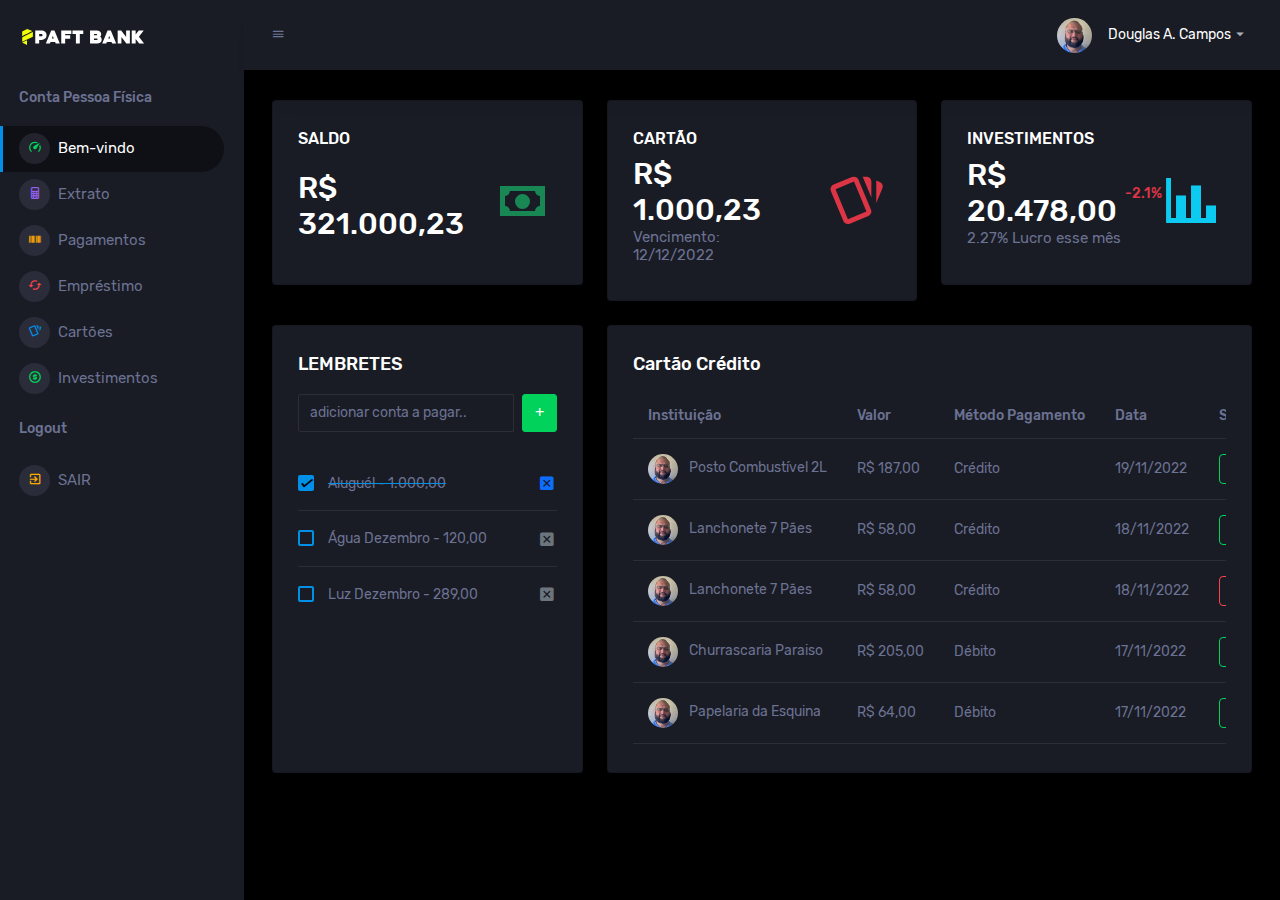
==== index.html @ 6dbec6c5 "First" ====
<!DOCTYPE html>
<html lang="pt-BR">
  <head>
    <meta charset="utf-8">
    <meta name="viewport" content="width=device-width, initial-scale=1, shrink-to-fit=no">
    <title>Banco PAFT - Douglas Campos</title>
    <link rel="stylesheet" href="assets/vendors/mdi/css/materialdesignicons.min.css">
    <link rel="stylesheet" href="assets/css/style.css">
    <link rel="shortcut icon" href="img/favicon.png" />
  </head>
  <body>
    <div class="container-scroller">
      <!-- NAV LATERAL -->
      <nav class="sidebar sidebar-offcanvas" id="sidebar">
        <div class="sidebar-brand-wrapper d-none d-lg-flex align-items-center justify-content-center fixed-top">
          <a class="sidebar-brand brand-logo" href="index.html"><img src="img/logo.svg" alt="logo" /></a>
          <a class="sidebar-brand brand-logo-mini" href="index.html"><img src="img/logo-mini.svg" alt="logo" /></a>
        </div>
        <ul class="nav">
          <li class="nav-item nav-category">
            <span class="nav-link">Conta Pessoa Física</span>
          </li>
          <li class="nav-item menu-items">
            <a class="nav-link" href="index.html">
              <span class="menu-icon">
                <i class="mdi mdi-speedometer"></i>
              </span>
              <span class="menu-title">Bem-vindo</span>
            </a>
          </li>
          <li class="nav-item menu-items">
            <a class="nav-link" href="extrato.html">
              <span class="menu-icon">
                <i class="mdi mdi-calculator"></i>
              </span>
              <span class="menu-title">Extrato</span>
            </a>
          </li>
          <li class="nav-item menu-items">
            <a class="nav-link" href="pagamentos.html">
              <span class="menu-icon">
                <i class="mdi mdi-barcode"></i>
              </span>
              <span class="menu-title">Pagamentos</span>
            </a>
          <li class="nav-item menu-items">
            <a class="nav-link" href="emprestimo.html">
              <span class="menu-icon">
                <i class="mdi mdi-cached"></i>
              </span>
              <span class="menu-title">Empréstimo</span>
            </a>
          </li>
          <li class="nav-item menu-items">
            <a class="nav-link" href="cartoes.html">
              <span class="menu-icon">
                <i class="mdi mdi-cards-outline"></i>
              </span>
              <span class="menu-title">Cartões</span>
            </a>
          </li>
          <li class="nav-item menu-items">
            <a class="nav-link" href="investimento.html">
              <span class="menu-icon">
                <i class="mdi mdi-coin"></i>
              </span>
              <span class="menu-title">Investimentos</span>
            </a>
          </li>
          <li class="nav-item nav-category">
            <span class="nav-link">Logout</span>
          </li>
          <li class="nav-item menu-items">
            <a class="nav-link" href="login.html">
              <span class="menu-icon">
                <i class="mdi mdi-exit-to-app"></i>
              </span>
              <span class="menu-title">SAIR</span>
            </a>
          </li>
        </ul>
      </nav>
      <div class="container-fluid page-body-wrapper">
        <!-- NAV Superior-->
        <nav class="navbar p-0 fixed-top d-flex flex-row">
          <div class="navbar-brand-wrapper d-flex d-lg-none align-items-center justify-content-center">
            <a class="navbar-brand brand-logo-mini" href="index.html"><img src="img/logo-mini.svg" alt="logo" /></a>
          </div>
          <div class="navbar-menu-wrapper flex-grow d-flex align-items-stretch">
            <button class="navbar-toggler navbar-toggler align-self-center" type="button" data-toggle="minimize">
              <span class="mdi mdi-menu"></span>
            </button>
            <ul class="navbar-nav navbar-nav-right">
              <li class="nav-item dropdown">
                <a class="nav-link" id="profileDropdown" href="#" data-bs-toggle="dropdown">
                  <div class="navbar-profile">
                    <img class="img-xs rounded-circle" src="img/avatar.jpg" alt="">
                    <p class="mb-0 d-none d-sm-block navbar-profile-name">Douglas A. Campos</p>
                    <i class="mdi mdi-menu-down d-none d-sm-block"></i>
                  </div>
                </a>
                <div class="dropdown-menu dropdown-menu-right navbar-dropdown preview-list" aria-labelledby="profileDropdown">
                  <div class="dropdown-divider"></div>
                  <a class="dropdown-item preview-item">
                    <div class="preview-thumbnail">
                      <div class="preview-icon bg-dark rounded-circle">
                        <i class="mdi mdi-logout text-danger"></i>
                      </div>
                    </div>
                    <div class="preview-item-content">
                      <p class="preview-subject mb-1">Log out</p>
                    </div>
                  </a>
                </div>
              </li>
            </ul>
            <button class="navbar-toggler navbar-toggler-right d-lg-none align-self-center" type="button" data-toggle="offcanvas" style="padding-left:65% ;">
              <span class="mdi mdi-format-line-spacing"></span>
            </button>
          </div>
        </nav>
        <!-- PAINEL PRINCIPAL-->
        <div class="main-panel">
          <div class="content-wrapper">

            <!-- PRIMEIRO BLOCO -->
            <div class="row">
              <div class="col-sm-4 grid-margin">
                <div class="card">
                  <div class="card-body">
                    <h5>SALDO</h5>
                    <div class="row">
                      <div class="col-8 col-sm-12 col-xl-8 my-auto">
                        <div class="d-flex d-sm-block d-md-flex align-items-center">
                          <h2 class="mb-0">R$ 321.000,23</h2>
                        </div>
                      </div>
                      <div class="col-4 col-sm-12 col-xl-4 text-center text-xl-right">
                        <i class="icon-lg mdi mdi-cash text-success ms-auto"></i>
                      </div>
                    </div>
                  </div>
                </div>
              </div>
              <div class="col-sm-4 grid-margin">
                <div class="card">
                  <div class="card-body">
                    <h5>CARTÃO</h5>
                    <div class="row">
                      <div class="col-8 col-sm-12 col-xl-8 my-auto">
                        <div class="d-flex d-sm-block d-md-flex align-items-center">
                          <h2 class="mb-0">R$ 1.000,23</h2>
                        </div>
                        <h6 class="text-muted font-weight-normal"> Vencimento: 12/12/2022</h6>
                      </div>
                      <div class="col-4 col-sm-12 col-xl-4 text-center text-xl-right">
                        <i class="icon-lg mdi mdi-cards-outline text-danger ms-auto"></i>
                      </div>
                    </div>
                  </div>
                </div>
              </div>
              <div class="col-sm-4 grid-margin">
                <div class="card">
                  <div class="card-body">
                    <h5>INVESTIMENTOS</h5>
                    <div class="row">
                      <div class="col-8 col-sm-12 col-xl-8 my-auto">
                        <div class="d-flex d-sm-block d-md-flex align-items-center">
                          <h2 class="mb-0">R$ 20.478,00</h2>
                          <p class="text-danger ms-2 mb-0 font-weight-medium">-2.1% </p>
                        </div>
                        <h6 class="text-muted font-weight-normal">2.27% Lucro esse mês</h6>
                      </div>
                      <div class="col-4 col-sm-12 col-xl-4 text-center text-xl-right">
                        <i class="icon-lg mdi mdi-chart-bar text-info ms-auto"></i>
                      </div>
                    </div>
                  </div>
                </div>
              </div>
            </div>
            <!-- SEGUNGO BLOCO -->
            <div class="row">
              <div class="col-md-4 grid-margin stretch-card">
                <div class="card">
                  <div class="card-body">
                    <h4 class="card-title">LEMBRETES</h4>
                    <div class="add-items d-flex">
                      <input type="text" class="form-control todo-list-input" placeholder="adicionar conta a pagar..">
                      <button class="add btn btn-success todo-list-add-btn"> + </button>
                    </div>
                    <div class="list-wrapper">
                      <ul class="d-flex flex-column-reverse text-white todo-list todo-list-custom">
                        <li>
                          <div class="form-check form-check-success">
                            <label class="form-check-label">
                              <input class="checkbox" type="checkbox">Luz Dezembro - 289,00 </label>
                          </div>
                          <i class="remove mdi mdi-close-box"></i>
                        </li>
                        <li>
                          <div class="form-check form-check-primary">
                            <label class="form-check-label">
                              <input class="checkbox" type="checkbox"> Água Dezembro - 120,00</label>
                          </div>
                          <i class="remove mdi mdi-close-box"></i>
                        </li>
                        <li class="completed">
                          <div class="form-check form-check-primary">
                            <label class="form-check-label">
                              <input class="checkbox" type="checkbox" checked> Aluguél - 1.000,00</label>
                          </div>
                          <i class="remove mdi mdi-close-box"></i>
                        </li>
                      </ul>
                    </div>
                  </div>
                </div>
              </div>
              <div class="col-md-8 grid-margin stretch-card">
                <div class="card">
                  <div class="card-body">
                    <h4 class="card-title">Cartão Crédito</h4>
                    <div class="table-responsive">
                      <table class="table">
                        <thead>
                          <tr>
                            <th> Instituição </th>
                            <th> Valor </th>
                            <th> Método Pagamento </th>
                            <th> Data </th>
                            <th> Status</th>
                          </tr>
                        </thead>
                        <tbody>
                          <tr>
                            <td>
                              <img src="img/avatar.jpg" alt="image" />
                              <span class="ps-2">Posto Combustível 2L</span>
                            </td>
                            <td> R$ 187,00</td>
                            <td> Crédito</td>
                            <td> 19/11/2022</td>
                            <td>
                              <div class="badge badge-outline-success">Approved</div>
                            </td>
                          </tr>
                          <tr>
                            <td>
                              <img src="img/avatar.jpg" alt="image" />
                              <span class="ps-2">Lanchonete 7 Pães</span>
                            </td>
                            <td> R$ 58,00</td>
                            <td> Crédito</td>
                            <td> 18/11/2022</td>
                            <td>
                              <div class="badge badge-outline-success">Approved</div>
                            </td>
                          </tr>
                          <tr>
                            <td>
                              <img src="img/avatar.jpg" alt="image" />
                              <span class="ps-2">Lanchonete 7 Pães</span>
                            </td>
                            <td> R$ 58,00</td>
                            <td> Crédito</td>
                            <td> 18/11/2022</td>
                            <td>
                              <div class="badge badge-outline-danger">Rejected</div>
                            </td>
                          </tr>
                          <tr>
                            <td>
                              <img src="img/avatar.jpg" alt="image" />
                              <span class="ps-2">Churrascaria Paraiso</span>
                            </td>
                            <td> R$ 205,00</td>
                            <td> Débito</td>
                            <td> 17/11/2022</td>
                            <td>
                              <div class="badge badge-outline-success">Approved</div>
                            </td>
                          </tr>
                          <tr>
                            <td>
                              <img src="img/avatar.jpg" alt="image" />
                              <span class="ps-2">Papelaria da Esquina</span>
                            </td>
                            <td> R$ 64,00</td>
                            <td> Débito</td>
                            <td> 17/11/2022</td>
                            <td>
                              <div class="badge badge-outline-success">Approved</div>
                            </td>
                          </tr>
                        </tbody>
                      </table>
                    </div>
                  </div>
                </div>
                
              </div>
            </div>
          </div>
        </div>
      </div>
    </div>
    <script src="assets/vendors/js/vendor.bundle.base.js"></script>
    <script src="assets/js/off-canvas.js"></script>
    <script src="assets/js/hoverable-collapse.js"></script>
    <script src="assets/js/misc.js"></script>
    <script src="assets/js/todolist.js"></script>
  </body>
</html>
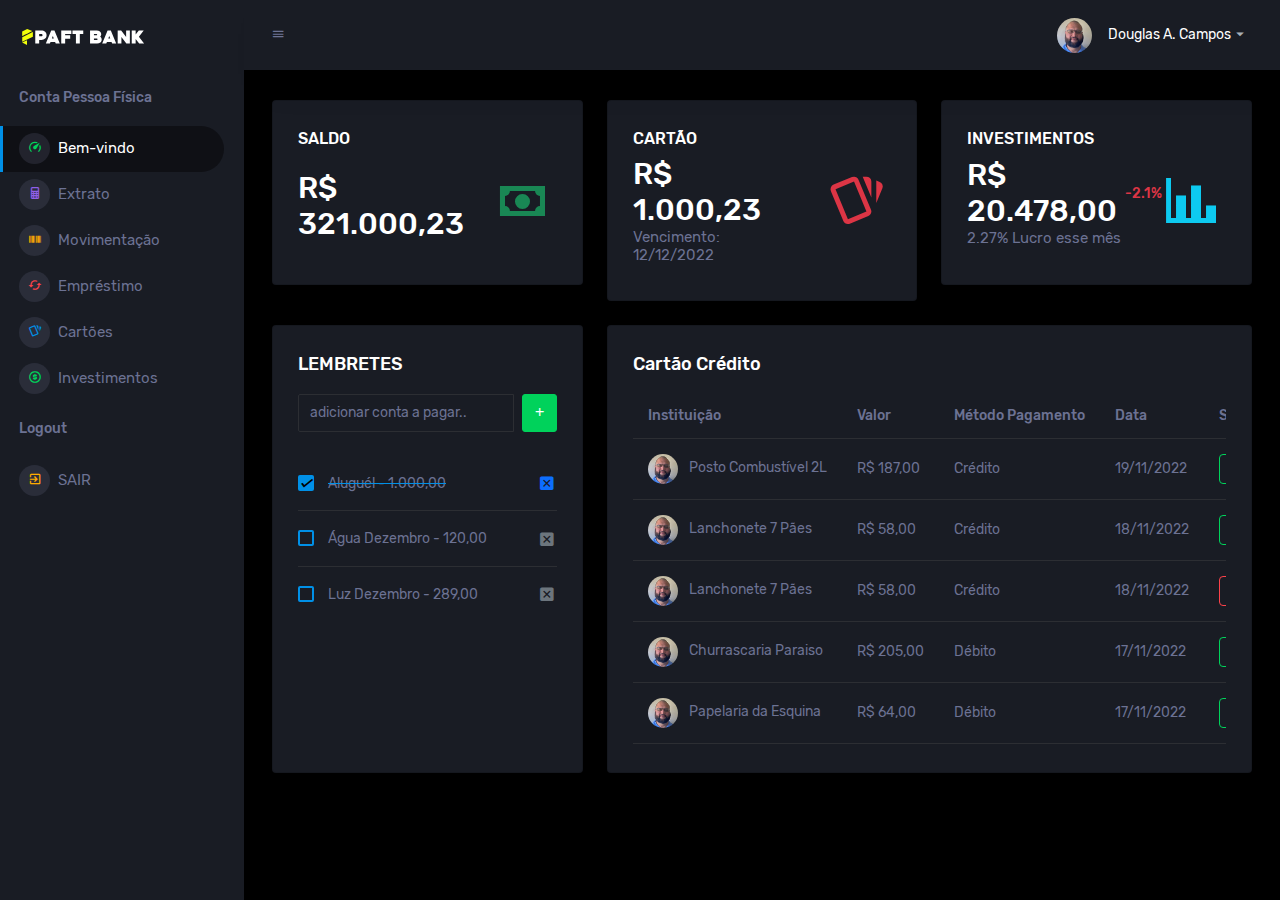
==== commit f3027cc7: "Transactions" ====
--- a/index.html
+++ b/index.html
@@ -41,7 +41,7 @@
               <span class="menu-icon">
                 <i class="mdi mdi-barcode"></i>
               </span>
-              <span class="menu-title">Pagamentos</span>
+              <span class="menu-title">Movimentação</span>
             </a>
           <li class="nav-item menu-items">
             <a class="nav-link" href="emprestimo.html">
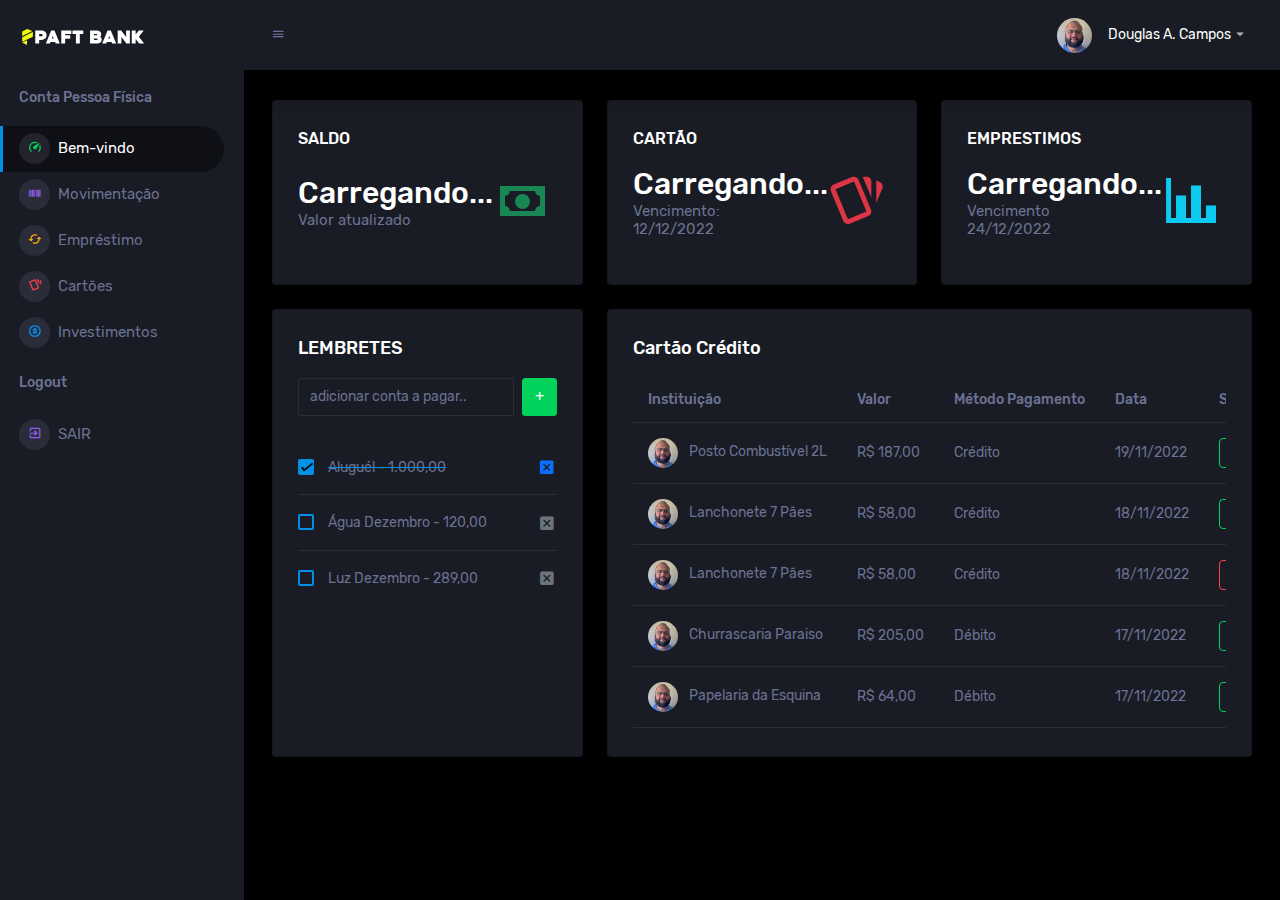
==== commit d7f57db3: "Transactions, Load and Balance" ====
--- a/index.html
+++ b/index.html
@@ -29,15 +29,7 @@
             </a>
           </li>
           <li class="nav-item menu-items">
-            <a class="nav-link" href="extrato.html">
-              <span class="menu-icon">
-                <i class="mdi mdi-calculator"></i>
-              </span>
-              <span class="menu-title">Extrato</span>
-            </a>
-          </li>
-          <li class="nav-item menu-items">
-            <a class="nav-link" href="pagamentos.html">
+            <a class="nav-link" href="movimentacoes.html">
               <span class="menu-icon">
                 <i class="mdi mdi-barcode"></i>
               </span>
@@ -132,8 +124,9 @@
                     <div class="row">
                       <div class="col-8 col-sm-12 col-xl-8 my-auto">
                         <div class="d-flex d-sm-block d-md-flex align-items-center">
-                          <h2 class="mb-0">R$ 321.000,23</h2>
+                          <h2 class="mb-0" id="balanceDisplay">Carregando...</h2>
                         </div>
+                        <h6 class="text-muted font-weight-normal"> Valor atualizado</h6>
                       </div>
                       <div class="col-4 col-sm-12 col-xl-4 text-center text-xl-right">
                         <i class="icon-lg mdi mdi-cash text-success ms-auto"></i>
@@ -149,7 +142,7 @@
                     <div class="row">
                       <div class="col-8 col-sm-12 col-xl-8 my-auto">
                         <div class="d-flex d-sm-block d-md-flex align-items-center">
-                          <h2 class="mb-0">R$ 1.000,23</h2>
+                          <h2 class="mb-0" id="credcardDisplay">Carregando...</h2>
                         </div>
                         <h6 class="text-muted font-weight-normal"> Vencimento: 12/12/2022</h6>
                       </div>
@@ -163,14 +156,13 @@
               <div class="col-sm-4 grid-margin">
                 <div class="card">
                   <div class="card-body">
-                    <h5>INVESTIMENTOS</h5>
+                    <h5>EMPRESTIMOS</h5>
                     <div class="row">
                       <div class="col-8 col-sm-12 col-xl-8 my-auto">
                         <div class="d-flex d-sm-block d-md-flex align-items-center">
-                          <h2 class="mb-0">R$ 20.478,00</h2>
-                          <p class="text-danger ms-2 mb-0 font-weight-medium">-2.1% </p>
+                          <h2 class="mb-0" id="loadDisplay">Carregando...</h2>
                         </div>
-                        <h6 class="text-muted font-weight-normal">2.27% Lucro esse mês</h6>
+                        <h6 class="text-muted font-weight-normal">Vencimento 24/12/2022 </h6>
                       </div>
                       <div class="col-4 col-sm-12 col-xl-4 text-center text-xl-right">
                         <i class="icon-lg mdi mdi-chart-bar text-info ms-auto"></i>
@@ -306,10 +298,12 @@
         </div>
       </div>
     </div>
+    
     <script src="assets/vendors/js/vendor.bundle.base.js"></script>
     <script src="assets/js/off-canvas.js"></script>
     <script src="assets/js/hoverable-collapse.js"></script>
     <script src="assets/js/misc.js"></script>
     <script src="assets/js/todolist.js"></script>
+    <script src="./assets/js/balance.js"></script>
   </body>
 </html>